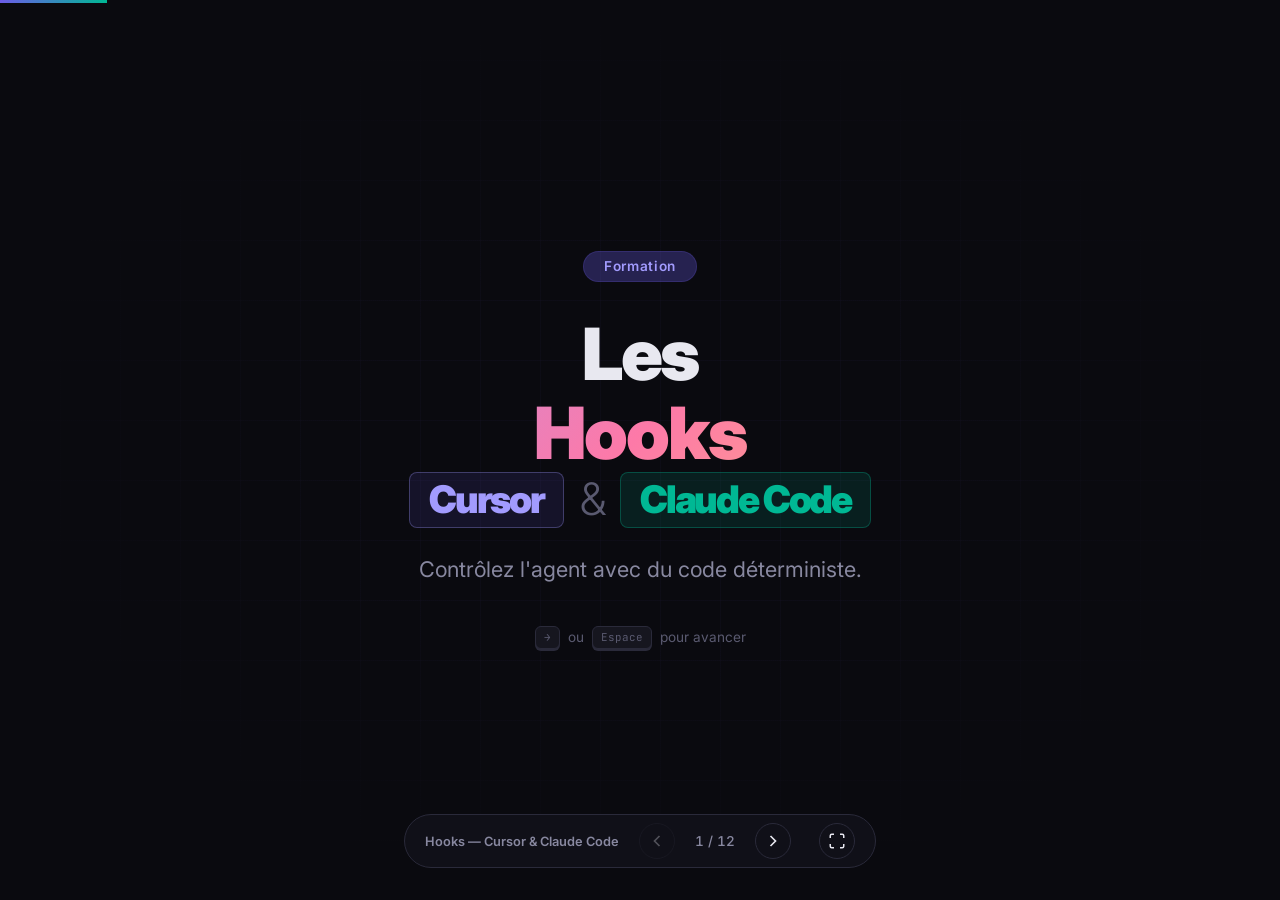
==== hooks/presentation/index.html @ 79da821f "Enhance GitHub Actions workflow to include deployment of Hooks presentation. Update site structure a" ====
<!DOCTYPE html>
<html lang="fr">
<head>
  <meta charset="UTF-8">
  <meta name="viewport" content="width=device-width, initial-scale=1.0">
  <title>Les Hooks — Cursor & Claude Code — Formation</title>
  <link rel="preconnect" href="https://fonts.googleapis.com">
  <link rel="preconnect" href="https://fonts.gstatic.com" crossorigin>
  <link href="https://fonts.googleapis.com/css2?family=Inter:wght@300;400;500;600;700;800;900&family=JetBrains+Mono:wght@400;500;600&display=swap" rel="stylesheet">
  <link rel="stylesheet" href="styles.css">
</head>
<body>
  <div class="progress-bar" id="progressBar"></div>

  <nav class="slide-nav" id="slideNav">
    <div class="nav-inner">
      <span class="nav-title">Hooks — Cursor & Claude Code</span>
      <div class="nav-controls">
        <button class="nav-btn" id="prevBtn" aria-label="Slide précédente">
          <svg width="20" height="20" viewBox="0 0 24 24" fill="none" stroke="currentColor" stroke-width="2"><path d="M15 18l-6-6 6-6"/></svg>
        </button>
        <span class="slide-counter" id="slideCounter">1 / 12</span>
        <button class="nav-btn" id="nextBtn" aria-label="Slide suivante">
          <svg width="20" height="20" viewBox="0 0 24 24" fill="none" stroke="currentColor" stroke-width="2"><path d="M9 18l6-6-6-6"/></svg>
        </button>
      </div>
      <button class="nav-btn fullscreen-btn" id="fullscreenBtn" aria-label="Plein écran">
        <svg width="18" height="18" viewBox="0 0 24 24" fill="none" stroke="currentColor" stroke-width="2"><path d="M8 3H5a2 2 0 0 0-2 2v3m18 0V5a2 2 0 0 0-2-2h-3m0 18h3a2 2 0 0 0 2-2v-3M3 16v3a2 2 0 0 0 2 2h3"/></svg>
      </button>
    </div>
  </nav>

  <main class="slides-container" id="slidesContainer">

    <!-- SLIDE 1 : Hero -->
    <section class="slide slide--hero active" data-slide="1">
      <div class="slide-content">
        <div class="hero-badge animate-pop">Formation</div>
        <h1 class="hero-title">
          <span class="animate-slide-up" style="--delay: 0.1s">Les <span class="gradient-text">Hooks</span></span>
          <span class="animate-slide-up hero-tools" style="--delay: 0.25s">
            <span class="tool-tag tool-tag--cursor">Cursor</span>
            <span class="tool-amp">&</span>
            <span class="tool-tag tool-tag--claude">Claude Code</span>
          </span>
        </h1>
        <p class="hero-subtitle animate-fade-in" style="--delay: 0.5s">
          Contrôlez l'agent avec du code déterministe.
        </p>
        <div class="hero-keys animate-fade-in" style="--delay: 0.8s">
          <kbd>→</kbd> ou <kbd>Espace</kbd> pour avancer
        </div>
      </div>
      <div class="hero-bg-grid"></div>
    </section>

    <!-- SLIDE 2 : Le Problème -->
    <section class="slide slide--problem" data-slide="2">
      <div class="slide-content">
        <div class="section-label animate-pop">Le Problème</div>
        <h2 class="slide-title animate-slide-up">Les limites des Rules</h2>
        <div class="problem-grid">
          <div class="problem-card animate-card" style="--delay: 0.2s">
            <div class="problem-icon">🎲</div>
            <h3>Probabiliste</h3>
            <p>Les Rules sont des suggestions — l'IA peut les ignorer ou les oublier en cours de session</p>
          </div>
          <div class="problem-card animate-card" style="--delay: 0.35s">
            <div class="problem-icon">🔓</div>
            <h3>Pas de garantie</h3>
            <p>Impossible de bloquer une commande dangereuse ou de forcer un formatage avec une simple Rule</p>
          </div>
          <div class="problem-card animate-card" style="--delay: 0.5s">
            <div class="problem-icon">📊</div>
            <h3>Pas d'audit</h3>
            <p>Aucun moyen de logger les actions de l'agent ou d'envoyer de la télémétrie</p>
          </div>
        </div>
        <div class="solution-banner animate-fade-in" style="--delay: 0.8s">
          <span class="solution-arrow">→</span>
          <strong>Hooks</strong> = du code qui s'exécute systématiquement, à chaque fois, de façon <strong>déterministe</strong>
        </div>
      </div>
    </section>

    <!-- SLIDE 3 : Qu'est-ce qu'un Hook ? -->
    <section class="slide slide--concept" data-slide="3">
      <div class="slide-content">
        <div class="section-label animate-pop">Concept</div>
        <h2 class="slide-title animate-slide-up">Qu'est-ce qu'un Hook ?</h2>
        <div class="concept-flow animate-fade-in" style="--delay: 0.3s">
          <div class="concept-formula">
            <span class="concept-input">Agent veut agir</span>
            <span class="concept-arrow">→</span>
            <span class="concept-input">Hook intercepte</span>
            <span class="concept-arrow">→</span>
            <span class="concept-output">✅ Autoriser &nbsp;|&nbsp; ❌ Bloquer &nbsp;|&nbsp; 📝 Modifier</span>
          </div>
        </div>
        <p class="concept-desc animate-fade-in" style="--delay: 0.45s">
          Un hook est un processus externe (script, prompt LLM, endpoint HTTP) que l'outil exécute automatiquement à un moment précis du cycle de l'agent. Contrairement aux Rules qui sont des suggestions, les hooks sont <strong>garantis à 100%</strong>.
        </p>
        <div class="concept-types animate-fade-in" style="--delay: 0.55s">
          <div class="concept-type">
            <div class="concept-type-header concept-type--rules">
              <span>📏</span> Rules
            </div>
            <div class="concept-type-body">
              Instructions que l'IA <em>devrait</em> suivre
            </div>
            <div class="concept-note">Probabiliste — peut être ignoré</div>
          </div>
          <div class="concept-type">
            <div class="concept-type-header concept-type--hooks">
              <span>🪝</span> Hooks
            </div>
            <div class="concept-type-body">
              Code qui s'exécute <em>systématiquement</em>
            </div>
            <div class="concept-note">Déterministe — garanti à 100%</div>
          </div>
        </div>
        <div class="create-note animate-fade-in" style="--delay: 0.7s">
          💡 Pensez aux hooks comme du <strong>middleware Express</strong> — ils interceptent les actions de l'IA au lieu des requêtes HTTP.
        </div>
      </div>
    </section>

    <!-- SLIDE 4 : Le Cycle de Vie -->
    <section class="slide slide--lifecycle" data-slide="4">
      <div class="slide-content">
        <div class="section-label animate-pop">Cycle de Vie</div>
        <h2 class="slide-title animate-slide-up">Quand les hooks se déclenchent</h2>
        <div class="lifecycle-grid">
          <div class="lifecycle-category animate-card" style="--delay: 0.15s">
            <div class="lifecycle-icon">▶️</div>
            <h3>Session</h3>
            <div class="lifecycle-events">
              <span class="lifecycle-event">SessionStart</span>
              <span class="lifecycle-event">SessionEnd</span>
            </div>
          </div>
          <div class="lifecycle-category animate-card" style="--delay: 0.25s">
            <div class="lifecycle-icon">🛑</div>
            <h3>Avant une action (Pre)</h3>
            <div class="lifecycle-events">
              <span class="lifecycle-event">PreToolUse</span>
              <span class="lifecycle-event">beforeShellExecution</span>
              <span class="lifecycle-event">beforeReadFile</span>
              <span class="lifecycle-event">UserPromptSubmit</span>
            </div>
            <div class="lifecycle-note">Peut bloquer l'action</div>
          </div>
          <div class="lifecycle-category animate-card" style="--delay: 0.35s">
            <div class="lifecycle-icon">✅</div>
            <h3>Après une action (Post)</h3>
            <div class="lifecycle-events">
              <span class="lifecycle-event">PostToolUse</span>
              <span class="lifecycle-event">afterFileEdit</span>
              <span class="lifecycle-event">afterShellExecution</span>
              <span class="lifecycle-event">PostToolUseFailure</span>
            </div>
            <div class="lifecycle-note">Idéal pour formater, logger</div>
          </div>
          <div class="lifecycle-category animate-card" style="--delay: 0.45s">
            <div class="lifecycle-icon">🤖</div>
            <h3>Sous-agents</h3>
            <div class="lifecycle-events">
              <span class="lifecycle-event">SubagentStart</span>
              <span class="lifecycle-event">SubagentStop</span>
            </div>
          </div>
          <div class="lifecycle-category animate-card" style="--delay: 0.55s">
            <div class="lifecycle-icon">📋</div>
            <h3>Contexte</h3>
            <div class="lifecycle-events">
              <span class="lifecycle-event">PreCompact</span>
              <span class="lifecycle-event">InstructionsLoaded</span>
              <span class="lifecycle-event">ConfigChange</span>
            </div>
          </div>
        </div>
        <div class="create-note animate-fade-in" style="--delay: 0.7s">
          ⚠️ Claude Code a ~18 événements, Cursor ~16. Les noms diffèrent (<strong>PascalCase</strong> vs <strong>camelCase</strong>) mais les concepts sont identiques.
        </div>
      </div>
    </section>

    <!-- SLIDE 5 : Configuration -->
    <section class="slide slide--config" data-slide="5">
      <div class="slide-content">
        <div class="section-label animate-pop">Configuration</div>
        <h2 class="slide-title animate-slide-up">Où configurer les hooks</h2>
        <div class="create-dual">
          <div class="create-col animate-card" style="--delay: 0.2s">
            <div class="create-col-header cursor-header">⚡ Cursor</div>
            <div class="create-steps">
              <div class="cs"><span class="cs-num">1</span> Créez <code>.cursor/hooks.json</code> (projet) ou <code>~/.cursor/hooks.json</code> (global)</div>
              <div class="cs"><span class="cs-num">2</span> Listez les hooks par événement</div>
              <div class="cs"><span class="cs-num">3</span> Pointez vers un script exécutable</div>
              <div class="cs"><span class="cs-num">4</span> Cursor recharge automatiquement</div>
            </div>
            <div class="create-format">
              <pre><code><span class="code-frontmatter">{</span>
  <span class="code-string">"version"</span>: <span class="code-highlight">1</span>,
  <span class="code-string">"hooks"</span>: <span class="code-frontmatter">{</span>
    <span class="code-string">"afterFileEdit"</span>: [
      <span class="code-frontmatter">{</span>
        <span class="code-string">"command"</span>: <span class="code-keyword">".cursor/hooks/format.sh"</span>
      <span class="code-frontmatter">}</span>
    ]
  <span class="code-frontmatter">}</span>
<span class="code-frontmatter">}</span></code></pre>
            </div>
          </div>

          <div class="create-col animate-card" style="--delay: 0.35s">
            <div class="create-col-header cc-header">▶ Claude Code</div>
            <div class="create-steps">
              <div class="cs"><span class="cs-num">1</span> Éditez <code>.claude/settings.json</code> (projet) ou <code>~/.claude/settings.json</code> (global)</div>
              <div class="cs"><span class="cs-num">2</span> Ajoutez un <code>matcher</code> regex pour filtrer</div>
              <div class="cs"><span class="cs-num">3</span> Définissez le type : command, prompt, http, agent</div>
              <div class="cs"><span class="cs-num">4</span> Ou utilisez <code>/hooks</code> pour le menu interactif</div>
            </div>
            <div class="create-format">
              <pre><code><span class="code-frontmatter">{</span>
  <span class="code-string">"hooks"</span>: <span class="code-frontmatter">{</span>
    <span class="code-string">"PostToolUse"</span>: [
      <span class="code-frontmatter">{</span>
        <span class="code-string">"matcher"</span>: <span class="code-highlight">"Write|Edit"</span>,
        <span class="code-string">"hooks"</span>: [
          <span class="code-frontmatter">{</span>
            <span class="code-string">"type"</span>: <span class="code-keyword">"command"</span>,
            <span class="code-string">"command"</span>: <span class="code-keyword">".claude/hooks/format.sh"</span>
          <span class="code-frontmatter">}</span>
        ]
      <span class="code-frontmatter">}</span>
    ]
  <span class="code-frontmatter">}</span>
<span class="code-frontmatter">}</span></code></pre>
            </div>
          </div>
        </div>
        <div class="create-note animate-fade-in" style="--delay: 0.6s">
          💡 Différence clé : Claude Code utilise un <strong>matcher regex</strong> pour filtrer sur le nom de l'outil. Cursor applique le hook à <strong>TOUTES</strong> les occurrences de l'événement (sauf si matcher est défini).
        </div>
      </div>
    </section>

    <!-- SLIDE 6 : Les 4 Types de Hooks -->
    <section class="slide slide--types" data-slide="6">
      <div class="slide-content">
        <div class="section-label animate-pop">Types</div>
        <h2 class="slide-title animate-slide-up">Les 4 types de hooks</h2>
        <div class="hook-types-grid">
          <div class="hook-type-card animate-card" style="--delay: 0.15s">
            <div class="hook-type-icon">⚙️</div>
            <div class="hook-type-name">Command</div>
            <div class="hook-type-availability">Cursor + Claude Code</div>
            <div class="hook-type-desc">Script shell recevant du JSON sur stdin. Retourne <code>exit 0</code> (OK) ou <code>exit 2</code> (bloquer).</div>
            <div class="hook-type-tag">80% des cas</div>
          </div>
          <div class="hook-type-card animate-card" style="--delay: 0.25s">
            <div class="hook-type-icon">💬</div>
            <div class="hook-type-name">Prompt</div>
            <div class="hook-type-availability">Cursor + Claude Code</div>
            <div class="hook-type-desc">Prompt envoyé à un LLM rapide pour une évaluation oui/non. Pas besoin de code.</div>
            <div class="hook-type-tag">Facile</div>
          </div>
          <div class="hook-type-card animate-card" style="--delay: 0.35s">
            <div class="hook-type-icon">🌐</div>
            <div class="hook-type-name">HTTP</div>
            <div class="hook-type-availability">Claude Code</div>
            <div class="hook-type-desc">POST avec le JSON de l'événement vers une URL. Idéal pour services externes et compliance.</div>
            <div class="hook-type-tag">Intégration</div>
          </div>
          <div class="hook-type-card animate-card" style="--delay: 0.45s">
            <div class="hook-type-icon">🤖</div>
            <div class="hook-type-name">Agent</div>
            <div class="hook-type-availability">Claude Code</div>
            <div class="hook-type-desc">Sous-agent multi-tour avec accès aux outils (Read, Grep). Pour vérifications complexes.</div>
            <div class="hook-type-tag">Puissant</div>
          </div>
        </div>
        <div class="create-note animate-fade-in" style="--delay: 0.6s">
          💡 Commencez toujours par <strong>Command</strong>. N'utilisez Prompt/HTTP/Agent que quand le script ne suffit pas.
        </div>
      </div>
    </section>

    <!-- SLIDE 7 : Exemple — Auto-format -->
    <section class="slide slide--example-format" data-slide="7">
      <div class="slide-content">
        <div class="section-label animate-pop">Exemple</div>
        <h2 class="slide-title animate-slide-up">Auto-format avec Prettier</h2>
        <div class="dual-code">
          <div class="code-block animate-card" style="--delay: 0.2s">
            <div class="code-header">
              <span class="code-filename">.claude/settings.json</span>
              <span class="code-lang cc-lang">Claude Code</span>
            </div>
            <pre><code><span class="code-frontmatter">{</span>
  <span class="code-string">"hooks"</span>: <span class="code-frontmatter">{</span>
    <span class="code-string">"PostToolUse"</span>: [
      <span class="code-frontmatter">{</span>
        <span class="code-string">"matcher"</span>: <span class="code-highlight">"Write|Edit"</span>,
        <span class="code-string">"hooks"</span>: [
          <span class="code-frontmatter">{</span>
            <span class="code-string">"type"</span>: <span class="code-keyword">"command"</span>,
            <span class="code-string">"command"</span>: <span class="code-highlight">"jq -r '.tool_input.file_path' | xargs npx prettier --write 2>/dev/null; exit 0"</span>
          <span class="code-frontmatter">}</span>
        ]
      <span class="code-frontmatter">}</span>
    ]
  <span class="code-frontmatter">}</span>
<span class="code-frontmatter">}</span></code></pre>
          </div>
          <div class="code-block animate-card" style="--delay: 0.35s">
            <div class="code-header">
              <span class="code-filename">.cursor/hooks.json</span>
              <span class="code-lang cursor-lang">Cursor</span>
            </div>
            <pre><code><span class="code-frontmatter">{</span>
  <span class="code-string">"version"</span>: <span class="code-highlight">1</span>,
  <span class="code-string">"hooks"</span>: <span class="code-frontmatter">{</span>
    <span class="code-string">"afterFileEdit"</span>: [
      <span class="code-frontmatter">{</span>
        <span class="code-string">"command"</span>: <span class="code-keyword">".cursor/hooks/format.sh"</span>
      <span class="code-frontmatter">}</span>
    ]
  <span class="code-frontmatter">}</span>
<span class="code-frontmatter">}</span></code></pre>
          </div>
        </div>
        <div class="hook-flow animate-fade-in" style="--delay: 0.55s">
          <div class="hook-flow-step">Agent modifie fichier</div>
          <div class="hook-flow-arrow">→</div>
          <div class="hook-flow-step">Hook PostToolUse</div>
          <div class="hook-flow-arrow">→</div>
          <div class="hook-flow-step">Prettier formate</div>
          <div class="hook-flow-arrow">→</div>
          <div class="hook-flow-step">Fichier propre ✅</div>
        </div>
        <div class="create-note animate-fade-in" style="--delay: 0.7s">
          💡 <code>exit 0</code> garantit que le hook ne bloque jamais l'agent même si Prettier échoue. C'est le pattern <strong>fail-open</strong>.
        </div>
      </div>
    </section>

    <!-- SLIDE 8 : Exemple — Sécurité -->
    <section class="slide slide--example-security" data-slide="8">
      <div class="slide-content">
        <div class="section-label animate-pop">Exemple</div>
        <h2 class="slide-title animate-slide-up">Bloquer les commandes dangereuses</h2>
        <div class="code-block animate-card" style="--delay: 0.2s">
          <div class="code-header">
            <span class="code-filename">.claude/hooks/block-rm.sh</span>
            <span class="code-lang cc-lang">Bash</span>
          </div>
          <pre><code><span class="code-comment">#!/bin/bash</span>
<span class="code-keyword">COMMAND</span>=$(<span class="code-highlight">jq -r '.tool_input.command'</span>)

<span class="code-keyword">if</span> echo "$COMMAND" | grep -q <span class="code-string">'rm -rf'</span>; then
  <span class="code-highlight">jq -n</span> <span class="code-string">'{
    hookSpecificOutput: {
      hookEventName: "PreToolUse",
      permissionDecision: "deny",
      permissionDecisionReason: "Commande destructrice bloquée"
    }
  }'</span>
<span class="code-keyword">else</span>
  <span class="code-highlight">exit 0</span>
<span class="code-keyword">fi</span></code></pre>
        </div>
        <div class="approaches-grid animate-fade-in" style="--delay: 0.45s">
          <div class="approach-card">
            <div class="approach-header">Script (Command)</div>
            <div class="approach-body">Le plus précis — regex, parsing JSON, logique conditionnelle</div>
            <div class="approach-tag"><code>exit 2</code> = bloquer</div>
          </div>
          <div class="approach-card">
            <div class="approach-header">Prompt (LLM)</div>
            <div class="approach-body"><code>"Does this command look safe? Block rm -rf and DROP TABLE."</code></div>
            <div class="approach-tag">Pas de code</div>
          </div>
          <div class="approach-card">
            <div class="approach-header">Cursor shortcut</div>
            <div class="approach-body"><code>"matcher": "rm -rf"</code> dans beforeShellExecution — regex intégrée</div>
            <div class="approach-tag">Le plus simple</div>
          </div>
        </div>
        <div class="create-note animate-fade-in" style="--delay: 0.65s">
          ⚠️ L'agent reçoit la raison du blocage et peut s'adapter — il ne reste pas bloqué.
        </div>
      </div>
    </section>

    <!-- SLIDE 9 : Compatibilité croisée -->
    <section class="slide slide--compat" data-slide="9">
      <div class="slide-content">
        <div class="section-label animate-pop">Interopérabilité</div>
        <h2 class="slide-title animate-slide-up">Cursor charge les hooks Claude Code</h2>
        <div class="compare-table-wrapper animate-fade-in" style="--delay: 0.3s">
          <table class="compare-table">
            <thead>
              <tr>
                <th><span class="col-badge col--cc-rules">Claude Code<br><small>PascalCase</small></span></th>
                <th><span class="col-badge col--cursor-rules">Cursor<br><small>camelCase</small></span></th>
              </tr>
            </thead>
            <tbody>
              <tr>
                <td><code>SessionStart</code></td>
                <td><code>sessionStart</code></td>
              </tr>
              <tr>
                <td><code>PreToolUse</code></td>
                <td><code>preToolUse</code></td>
              </tr>
              <tr>
                <td><code>PostToolUse</code></td>
                <td><code>postToolUse</code></td>
              </tr>
              <tr>
                <td><code>SubagentStart</code></td>
                <td><code>subagentStart</code></td>
              </tr>
              <tr>
                <td><code>PreCompact</code></td>
                <td><code>preCompact</code></td>
              </tr>
              <tr>
                <td><code>SessionEnd</code></td>
                <td><code>sessionEnd</code></td>
              </tr>
            </tbody>
          </table>
        </div>
        <div class="solution-banner animate-fade-in" style="--delay: 0.6s">
          <span class="solution-arrow">→</span>
          Un seul jeu de hooks dans <code>.claude/settings.json</code> peut fonctionner dans les deux outils. Contrairement aux Rules, <strong>pas besoin de dupliquer</strong>.
        </div>
      </div>
    </section>

    <!-- SLIDE 10 : Bonnes Pratiques -->
    <section class="slide slide--best" data-slide="10">
      <div class="slide-content">
        <div class="section-label animate-pop">Bonnes Pratiques</div>
        <h2 class="slide-title animate-slide-up">Les 6 règles d'or</h2>
        <div class="best-practices-grid">
          <div class="bp-card animate-card" style="--delay: 0.1s">
            <div class="bp-number">1</div>
            <h3>Fail-open par défaut</h3>
            <p>Terminez par <code>exit 0</code> pour les hooks non-critiques. Réservez <code>exit 2</code> pour les blocages intentionnels.</p>
          </div>
          <div class="bp-card animate-card" style="--delay: 0.175s">
            <div class="bp-number">2</div>
            <h3>Rapides et légers</h3>
            <p>Un hook lent ralentit l'agent. Gardez sous 5 secondes. Utilisez <code>timeout</code> pour limiter.</p>
          </div>
          <div class="bp-card animate-card" style="--delay: 0.25s">
            <div class="bp-number">3</div>
            <h3>Hooks projet dans Git</h3>
            <p>Partagez les hooks de sécurité via <code>.claude/settings.json</code> ou <code>.cursor/hooks.json</code></p>
          </div>
          <div class="bp-card animate-card" style="--delay: 0.325s">
            <div class="bp-number">4</div>
            <h3>Commencer par Command</h3>
            <p>Couvre 80% des besoins. Prompt/Agent uniquement quand le script ne suffit pas.</p>
          </div>
          <div class="bp-card animate-card" style="--delay: 0.4s">
            <div class="bp-number">5</div>
            <h3>Tester avec des logs</h3>
            <p>Redirigez vers un fichier de log (<code>&gt;&gt; /tmp/hooks.log</code>) pendant le développement.</p>
          </div>
          <div class="bp-card animate-card" style="--delay: 0.475s">
            <div class="bp-number">6</div>
            <h3>Matcher précis</h3>
            <p>Filtrez avec <code>Write|Edit</code> plutôt que <code>.*</code> pour éviter de ralentir l'agent.</p>
          </div>
        </div>
      </div>
    </section>

    <!-- SLIDE 11 : Conclusion -->
    <section class="slide slide--conclusion" data-slide="11">
      <div class="slide-content">
        <div class="conclusion-box animate-fade-in" style="--delay: 0.2s">
          <h2>🎯 Récapitulatif</h2>
          <div class="conclusion-items">
            <div class="conclusion-item">Les Hooks = du <strong>code déterministe</strong> aux moments clés du cycle de l'agent</div>
            <div class="conclusion-item">Contrairement aux Rules, les hooks sont <strong>garantis à chaque exécution</strong></div>
            <div class="conclusion-item">4 types : <strong>Command</strong>, <strong>Prompt</strong>, <strong>HTTP</strong>, <strong>Agent</strong> — commencez par Command</div>
            <div class="conclusion-item">Cursor et Claude Code partagent les mêmes concepts avec <strong>compatibilité croisée</strong></div>
          </div>
          <div class="cta-box">
            Créez votre premier hook de formatage dès aujourd'hui !<br>
            <span class="cta-dual">
              <span>⚡ <code>.cursor/hooks.json</code></span>
              <span class="cta-sep">|</span>
              <span>▶ <code>.claude/settings.json</code></span>
            </span>
          </div>
        </div>
      </div>
    </section>

    <!-- SLIDE 12 : Ressources -->
    <section class="slide slide--resources" data-slide="12">
      <div class="slide-content">
        <div class="section-label animate-pop">Ressources</div>
        <h2 class="slide-title animate-slide-up">Pour aller plus loin</h2>
        <div class="resources-grid">
          <div class="resource-group animate-card" style="--delay: 0.15s">
            <div class="resource-group-header">Documentation officielle</div>
            <div class="resource-list">
              <a class="resource-item" href="https://cursor.com/docs/agent/hooks" target="_blank">
                <span class="resource-icon">⚡</span>
                <div>
                  <div class="resource-name">Cursor — Hooks</div>
                  <div class="resource-url">cursor.com/docs/agent/hooks</div>
                </div>
              </a>
              <a class="resource-item" href="https://code.claude.com/docs/en/hooks" target="_blank">
                <span class="resource-icon">▶</span>
                <div>
                  <div class="resource-name">Claude Code — Hooks Reference</div>
                  <div class="resource-url">code.claude.com/docs/en/hooks</div>
                </div>
              </a>
              <a class="resource-item" href="https://code.claude.com/docs/en/hooks-guide" target="_blank">
                <span class="resource-icon">▶</span>
                <div>
                  <div class="resource-name">Claude Code — Hooks Guide</div>
                  <div class="resource-url">code.claude.com/docs/en/hooks-guide</div>
                </div>
              </a>
            </div>
          </div>
          <div class="resource-group animate-card" style="--delay: 0.25s">
            <div class="resource-group-header">Guides & Tutoriels</div>
            <div class="resource-list">
              <a class="resource-item" href="https://claude.com/blog/how-to-configure-hooks" target="_blank">
                <span class="resource-icon">📖</span>
                <div>
                  <div class="resource-name">Anthropic — How to Configure Hooks</div>
                  <div class="resource-url">claude.com/blog/how-to-configure-hooks</div>
                </div>
              </a>
              <a class="resource-item" href="https://aiengineerguide.com/blog/cursor-agent-lifecycle-hooks/" target="_blank">
                <span class="resource-icon">📖</span>
                <div>
                  <div class="resource-name">Cursor Lifecycle Hooks Guide</div>
                  <div class="resource-url">aiengineerguide.com</div>
                </div>
              </a>
              <a class="resource-item" href="https://aiorg.dev/blog/claude-code-hooks" target="_blank">
                <span class="resource-icon">📖</span>
                <div>
                  <div class="resource-name">Claude Code Hooks — 20+ Examples</div>
                  <div class="resource-url">aiorg.dev/blog/claude-code-hooks</div>
                </div>
              </a>
            </div>
          </div>
          <div class="resource-group animate-card" style="--delay: 0.35s">
            <div class="resource-group-header">Références</div>
            <div class="resource-list">
              <a class="resource-item" href="https://cursor.com/docs/reference/third-party-hooks" target="_blank">
                <span class="resource-icon">⚡</span>
                <div>
                  <div class="resource-name">Cursor — Third Party Hooks</div>
                  <div class="resource-url">cursor.com/docs/reference/third-party-hooks</div>
                </div>
              </a>
              <a class="resource-item" href="https://smartscope.blog/en/generative-ai/claude/claude-code-hooks-guide/" target="_blank">
                <span class="resource-icon">📖</span>
                <div>
                  <div class="resource-name">SmartScope — Hooks Complete Guide</div>
                  <div class="resource-url">smartscope.blog</div>
                </div>
              </a>
            </div>
          </div>
        </div>
      </div>
    </section>

  </main>

  <script src="script.js"></script>
</body>
</html>
---- hooks/presentation/styles.css ----
:root {
  --bg: #0a0a0f;
  --bg-card: #12121a;
  --bg-card-hover: #1a1a28;
  --surface: #16161f;
  --border: #2a2a3a;
  --border-light: #3a3a4a;
  --text: #e8e8f0;
  --text-dim: #8888a0;
  --text-muted: #5a5a70;
  --accent: #6c5ce7;
  --accent-light: #a29bfe;
  --accent-glow: rgba(108, 92, 231, 0.3);
  --cursor-color: #a29bfe;
  --cursor-bg: rgba(108, 92, 231, 0.12);
  --cc-color: #00b894;
  --cc-bg: rgba(0, 184, 148, 0.12);
  --green: #00b894;
  --green-bg: rgba(0, 184, 148, 0.1);
  --red: #ff6b6b;
  --red-bg: rgba(255, 107, 107, 0.1);
  --orange: #fdcb6e;
  --blue: #74b9ff;
  --pink: #fd79a8;
  --radius: 12px;
  --radius-sm: 8px;
  --radius-lg: 20px;
  --font: 'Inter', -apple-system, BlinkMacSystemFont, sans-serif;
  --mono: 'JetBrains Mono', 'Fira Code', monospace;
}

*, *::before, *::after {
  margin: 0;
  padding: 0;
  box-sizing: border-box;
}

html { font-size: 16px; scroll-behavior: smooth; }

body {
  font-family: var(--font);
  background: var(--bg);
  color: var(--text);
  overflow: hidden;
  height: 100vh;
  width: 100vw;
}

/* PROGRESS BAR */
.progress-bar {
  position: fixed;
  top: 0;
  left: 0;
  height: 3px;
  background: linear-gradient(90deg, var(--accent), var(--cc-color));
  z-index: 1000;
  transition: width 0.4s cubic-bezier(0.4, 0, 0.2, 1);
  width: 8%;
}

/* NAV */
.slide-nav {
  position: fixed;
  bottom: 2rem;
  left: 50%;
  transform: translateX(-50%);
  z-index: 100;
  background: rgba(18, 18, 26, 0.85);
  backdrop-filter: blur(20px);
  border: 1px solid var(--border);
  border-radius: 50px;
  padding: 0.5rem 1.25rem;
  opacity: 0;
  transition: opacity 0.3s;
}

.slide-nav:hover, body:not(.nav-hidden) .slide-nav { opacity: 1; }

.nav-inner { display: flex; align-items: center; gap: 1.25rem; }

.nav-title {
  font-size: 0.8rem;
  font-weight: 600;
  color: var(--text-dim);
  white-space: nowrap;
}

.nav-controls { display: flex; align-items: center; gap: 0.75rem; }

.nav-btn {
  background: transparent;
  border: 1px solid var(--border);
  color: var(--text);
  width: 36px;
  height: 36px;
  border-radius: 50%;
  cursor: pointer;
  display: flex;
  align-items: center;
  justify-content: center;
  transition: all 0.2s;
}

.nav-btn:hover {
  background: var(--accent);
  border-color: var(--accent);
  transform: scale(1.1);
}

.slide-counter {
  font-size: 0.85rem;
  font-weight: 500;
  color: var(--text-dim);
  font-variant-numeric: tabular-nums;
  min-width: 3.5rem;
  text-align: center;
}

.fullscreen-btn { margin-left: 0.5rem; }

/* SLIDES */
.slides-container { width: 100vw; height: 100vh; position: relative; }

.slide {
  position: absolute;
  inset: 0;
  display: flex;
  align-items: center;
  justify-content: center;
  padding: 3rem 4rem;
  opacity: 0;
  visibility: hidden;
  transform: translateX(60px);
  transition: all 0.6s cubic-bezier(0.4, 0, 0.2, 1);
}

.slide.active { opacity: 1; visibility: visible; transform: translateX(0); }
.slide.exit-left { opacity: 0; transform: translateX(-60px); }
.slide-content { max-width: 1200px; width: 100%; }

/* SECTION LABEL */
.section-label {
  display: inline-block;
  background: var(--accent-glow);
  color: var(--accent-light);
  padding: 0.35rem 1rem;
  border-radius: 50px;
  font-size: 0.8rem;
  font-weight: 600;
  letter-spacing: 0.05em;
  text-transform: uppercase;
  margin-bottom: 1.25rem;
  border: 1px solid rgba(108, 92, 231, 0.2);
}

.slide-title {
  font-size: 2.5rem;
  font-weight: 800;
  line-height: 1.15;
  margin-bottom: 2rem;
  letter-spacing: -0.02em;
}

/* HERO */
.slide--hero { text-align: center; overflow: hidden; }

.hero-badge {
  display: inline-block;
  background: var(--accent-glow);
  color: var(--accent-light);
  padding: 0.4rem 1.25rem;
  border-radius: 50px;
  font-size: 0.85rem;
  font-weight: 600;
  letter-spacing: 0.05em;
  margin-bottom: 2rem;
  border: 1px solid rgba(108, 92, 231, 0.2);
}

.hero-title {
  font-size: 4.5rem;
  font-weight: 900;
  line-height: 1.1;
  margin-bottom: 1.5rem;
  letter-spacing: -0.03em;
}

.hero-title span { display: block; }

.gradient-text {
  background: linear-gradient(135deg, var(--accent-light), var(--pink), var(--orange));
  -webkit-background-clip: text;
  -webkit-text-fill-color: transparent;
  background-clip: text;
}

.hero-tools {
  display: flex !important;
  align-items: center;
  justify-content: center;
  gap: 1rem;
  font-size: 2.8rem;
}

.tool-tag {
  padding: 0.15em 0.5em;
  border-radius: var(--radius-sm);
  font-size: 0.85em;
}

.tool-tag--cursor {
  background: var(--cursor-bg);
  color: var(--cursor-color);
  border: 1px solid rgba(162, 155, 254, 0.3);
}

.tool-tag--claude {
  background: var(--cc-bg);
  color: var(--cc-color);
  border: 1px solid rgba(0, 184, 148, 0.3);
}

.tool-amp { color: var(--text-muted); font-weight: 300; }

.hero-subtitle {
  font-size: 1.35rem;
  color: var(--text-dim);
  line-height: 1.6;
  max-width: 600px;
  margin: 0 auto 2.5rem;
}

.hero-keys {
  display: flex;
  gap: 0.5rem;
  align-items: center;
  justify-content: center;
  color: var(--text-muted);
  font-size: 0.85rem;
}

.hero-bg-grid {
  position: absolute;
  inset: 0;
  background-image:
    linear-gradient(rgba(108, 92, 231, 0.03) 1px, transparent 1px),
    linear-gradient(90deg, rgba(108, 92, 231, 0.03) 1px, transparent 1px);
  background-size: 60px 60px;
  z-index: -1;
}

.hero-bg-grid::after {
  content: '';
  position: absolute;
  inset: 0;
  background: radial-gradient(ellipse at center, transparent 30%, var(--bg) 70%);
}

/* KBD / CODE */
kbd {
  background: var(--surface);
  border: 1px solid var(--border);
  border-radius: 6px;
  padding: 0.2rem 0.5rem;
  font-family: var(--mono);
  font-size: 0.8em;
  box-shadow: 0 2px 0 var(--border);
}

code {
  font-family: var(--mono);
  background: var(--surface);
  padding: 0.15rem 0.4rem;
  border-radius: 4px;
  font-size: 0.85em;
  color: var(--accent-light);
}

/* PROBLEM CARDS */
.problem-grid {
  display: grid;
  grid-template-columns: repeat(3, 1fr);
  gap: 1.5rem;
  margin-bottom: 2rem;
}

.problem-card {
  background: var(--bg-card);
  border: 1px solid var(--border);
  border-radius: var(--radius);
  padding: 2rem;
  text-align: center;
  transition: all 0.3s;
}

.problem-card:hover {
  border-color: var(--red);
  transform: translateY(-4px);
  box-shadow: 0 8px 30px rgba(255, 107, 107, 0.1);
}

.problem-icon { font-size: 2.5rem; margin-bottom: 1rem; }
.problem-card h3 { font-size: 1.15rem; margin-bottom: 0.5rem; }
.problem-card p { color: var(--text-dim); font-size: 0.9rem; line-height: 1.5; }

.solution-banner {
  background: linear-gradient(135deg, rgba(108, 92, 231, 0.1), rgba(0, 184, 148, 0.05));
  border: 1px solid rgba(108, 92, 231, 0.2);
  border-radius: var(--radius);
  padding: 1.25rem 2rem;
  font-size: 1.05rem;
  display: flex;
  align-items: center;
  gap: 1rem;
}

.solution-arrow { font-size: 1.5rem; color: var(--accent-light); }

/* CONCEPT SLIDE */
.concept-flow {
  background: linear-gradient(135deg, rgba(108, 92, 231, 0.08), rgba(0, 184, 148, 0.04));
  border: 1px solid rgba(108, 92, 231, 0.15);
  border-radius: var(--radius);
  padding: 1.5rem 2rem;
  margin-bottom: 1.5rem;
}

.concept-formula {
  display: flex;
  align-items: center;
  justify-content: center;
  gap: 1rem;
  flex-wrap: wrap;
}

.concept-input {
  background: var(--surface);
  border: 1px solid var(--border);
  padding: 0.5rem 1rem;
  border-radius: var(--radius-sm);
  font-weight: 600;
  font-size: 1rem;
}

.concept-arrow {
  color: var(--accent-light);
  font-size: 1.5rem;
  font-weight: 700;
}

.concept-output {
  background: var(--surface);
  border: 1px solid var(--border);
  padding: 0.5rem 1rem;
  border-radius: var(--radius-sm);
  font-weight: 600;
  font-size: 0.95rem;
}

.concept-desc {
  font-size: 0.95rem;
  color: var(--text-dim);
  line-height: 1.6;
  margin-bottom: 1.5rem;
}

.concept-desc strong {
  color: var(--text);
}

.concept-types {
  display: grid;
  grid-template-columns: 1fr 1fr;
  gap: 1.25rem;
  margin-bottom: 1.5rem;
}

.concept-type {
  border-radius: var(--radius);
  overflow: hidden;
  border: 1px solid var(--border);
  background: var(--bg-card);
}

.concept-type-header {
  padding: 0.75rem 1rem;
  font-weight: 700;
  font-size: 1rem;
  display: flex;
  align-items: center;
  gap: 0.5rem;
}

.concept-type--rules {
  background: var(--red-bg);
  color: var(--red);
  border-bottom: 1px solid rgba(255, 107, 107, 0.2);
}

.concept-type--hooks {
  background: var(--green-bg);
  color: var(--green);
  border-bottom: 1px solid rgba(0, 184, 148, 0.2);
}

.concept-type-body {
  padding: 0.85rem 1rem;
  font-size: 0.9rem;
  color: var(--text-dim);
}

.concept-note {
  padding: 0.5rem 1rem;
  font-size: 0.78rem;
  color: var(--text-muted);
  background: var(--surface);
  border-top: 1px solid var(--border);
  font-weight: 600;
}

/* LIFECYCLE SLIDE */
.lifecycle-grid {
  display: grid;
  grid-template-columns: repeat(5, 1fr);
  gap: 0.85rem;
  margin-bottom: 1.5rem;
}

.lifecycle-category {
  background: var(--bg-card);
  border: 1px solid var(--border);
  border-radius: var(--radius);
  padding: 1.15rem;
  transition: all 0.3s;
}

.lifecycle-category:hover {
  border-color: var(--accent);
  transform: translateY(-3px);
}

.lifecycle-icon {
  font-size: 1.5rem;
  margin-bottom: 0.5rem;
}

.lifecycle-category h3 {
  font-size: 0.82rem;
  margin-bottom: 0.65rem;
  line-height: 1.3;
}

.lifecycle-events {
  display: flex;
  flex-direction: column;
  gap: 0.3rem;
}

.lifecycle-event {
  font-family: var(--mono);
  font-size: 0.65rem;
  color: var(--accent-light);
  background: var(--surface);
  padding: 0.25rem 0.5rem;
  border-radius: 4px;
  border: 1px solid var(--border);
}

.lifecycle-note {
  margin-top: 0.5rem;
  font-size: 0.68rem;
  color: var(--orange);
  font-weight: 600;
}

/* CREATE / DUAL COLUMNS */
.create-dual {
  display: grid;
  grid-template-columns: 1fr 1fr;
  gap: 1.5rem;
  margin-bottom: 1.25rem;
}

.create-col {
  border-radius: var(--radius);
  overflow: hidden;
  border: 1px solid var(--border);
  background: var(--bg-card);
}

.create-col-header {
  padding: 0.75rem 1.25rem;
  font-weight: 700;
  font-size: 1rem;
}

.cursor-header {
  background: var(--cursor-bg);
  color: var(--cursor-color);
  border-bottom: 1px solid rgba(162, 155, 254, 0.2);
}

.cc-header {
  background: var(--cc-bg);
  color: var(--cc-color);
  border-bottom: 1px solid rgba(0, 184, 148, 0.2);
}

.create-steps { padding: 1rem 1.25rem 0.75rem; }

.cs {
  display: flex;
  align-items: flex-start;
  gap: 0.6rem;
  margin-bottom: 0.5rem;
  font-size: 0.82rem;
  color: var(--text-dim);
}

.cs-num {
  width: 22px;
  height: 22px;
  border-radius: 50%;
  background: var(--accent-glow);
  color: var(--accent-light);
  display: flex;
  align-items: center;
  justify-content: center;
  font-weight: 700;
  font-size: 0.7rem;
  flex-shrink: 0;
}

.create-format {
  padding: 0 1.25rem 1rem;
}

.create-format pre {
  background: #0d1117;
  border: 1px solid var(--border);
  border-radius: var(--radius-sm);
  padding: 0.75rem;
  font-family: var(--mono);
  font-size: 0.72rem;
  line-height: 1.6;
  color: #c9d1d9;
  overflow-x: auto;
}

.create-note {
  background: var(--bg-card);
  border: 1px solid var(--border);
  border-radius: var(--radius);
  padding: 1rem 1.5rem;
  font-size: 0.9rem;
  color: var(--text-dim);
}

/* HOOK TYPES SLIDE */
.hook-types-grid {
  display: grid;
  grid-template-columns: repeat(4, 1fr);
  gap: 0.85rem;
  margin-bottom: 1.5rem;
}

.hook-type-card {
  background: var(--bg-card);
  border: 1px solid var(--border);
  border-radius: var(--radius);
  padding: 1.25rem;
  transition: all 0.3s;
  position: relative;
  overflow: hidden;
  text-align: center;
}

.hook-type-card::before {
  content: '';
  position: absolute;
  top: 0;
  left: 0;
  right: 0;
  height: 3px;
  background: linear-gradient(90deg, var(--accent), var(--cc-color));
  opacity: 0;
  transition: opacity 0.3s;
}

.hook-type-card:hover {
  border-color: var(--accent);
  transform: translateY(-3px);
}

.hook-type-card:hover::before { opacity: 1; }

.hook-type-icon {
  font-size: 2rem;
  margin-bottom: 0.6rem;
}

.hook-type-name {
  font-family: var(--mono);
  font-weight: 700;
  font-size: 1rem;
  margin-bottom: 0.35rem;
  color: var(--text);
}

.hook-type-availability {
  font-size: 0.68rem;
  font-weight: 600;
  color: var(--text-muted);
  margin-bottom: 0.65rem;
  text-transform: uppercase;
  letter-spacing: 0.04em;
}

.hook-type-desc {
  font-size: 0.78rem;
  color: var(--text-dim);
  line-height: 1.45;
  margin-bottom: 0.75rem;
}

.hook-type-tag {
  display: inline-block;
  font-size: 0.65rem;
  font-weight: 700;
  padding: 0.2rem 0.6rem;
  border-radius: 4px;
  background: var(--accent-glow);
  color: var(--accent-light);
  border: 1px solid rgba(108, 92, 231, 0.2);
}

/* CODE BLOCKS */
.code-block {
  background: #0d1117;
  border: 1px solid var(--border);
  border-radius: var(--radius);
  overflow: hidden;
}

.code-header {
  display: flex;
  justify-content: space-between;
  align-items: center;
  padding: 0.6rem 1rem;
  background: rgba(255, 255, 255, 0.03);
  border-bottom: 1px solid var(--border);
}

.code-filename {
  font-family: var(--mono);
  font-size: 0.75rem;
  color: var(--text-dim);
}

.code-lang {
  font-size: 0.65rem;
  font-weight: 600;
  padding: 0.15rem 0.5rem;
  border-radius: 4px;
}

.cursor-lang { color: var(--cursor-color); background: var(--cursor-bg); }
.cc-lang { color: var(--cc-color); background: var(--cc-bg); }

.code-block pre {
  padding: 1rem;
  overflow-x: auto;
  font-family: var(--mono);
  font-size: 0.75rem;
  line-height: 1.6;
  color: #c9d1d9;
}

.code-frontmatter { color: #7ee787; }
.code-heading { color: #d2a8ff; font-weight: 600; }
.code-comment { color: #8b949e; }
.code-keyword { color: #ff7b72; }
.code-string { color: #a5d6ff; }
.code-highlight { color: #ffa657; font-weight: 500; }

.dual-code {
  display: grid;
  grid-template-columns: 1fr 1fr;
  gap: 1rem;
  margin-bottom: 1.25rem;
}

/* HOOK FLOW DIAGRAM */
.hook-flow {
  display: flex;
  align-items: center;
  justify-content: center;
  gap: 0.5rem;
  margin-bottom: 1.25rem;
  flex-wrap: wrap;
}

.hook-flow-step {
  background: var(--bg-card);
  border: 1px solid var(--border);
  border-radius: var(--radius-sm);
  padding: 0.6rem 1rem;
  font-size: 0.85rem;
  font-weight: 600;
  color: var(--text);
}

.hook-flow-arrow {
  color: var(--accent-light);
  font-size: 1.25rem;
  font-weight: 700;
}

/* APPROACHES GRID */
.approaches-grid {
  display: grid;
  grid-template-columns: repeat(3, 1fr);
  gap: 0.85rem;
  margin-bottom: 1.25rem;
}

.approach-card {
  background: var(--bg-card);
  border: 1px solid var(--border);
  border-radius: var(--radius);
  padding: 1rem;
  text-align: center;
  transition: all 0.3s;
}

.approach-card:hover {
  border-color: var(--border-light);
  transform: translateY(-2px);
}

.approach-header {
  font-weight: 700;
  font-size: 0.9rem;
  margin-bottom: 0.5rem;
  color: var(--accent-light);
}

.approach-body {
  font-size: 0.78rem;
  color: var(--text-dim);
  line-height: 1.45;
  margin-bottom: 0.6rem;
}

.approach-tag {
  font-size: 0.7rem;
  font-weight: 600;
  color: var(--orange);
}

/* COMPARE TABLE */
.compare-table-wrapper { overflow-x: auto; margin-bottom: 1.5rem; }

.compare-table {
  width: 100%;
  border-collapse: separate;
  border-spacing: 0;
  border-radius: var(--radius);
  overflow: hidden;
  border: 1px solid var(--border);
  font-size: 0.82rem;
}

.compare-table th, .compare-table td {
  padding: 0.7rem 0.75rem;
  text-align: center;
  border-bottom: 1px solid var(--border);
}

.compare-table thead th {
  background: var(--surface);
  font-weight: 600;
  padding: 0.85rem 0.75rem;
}

.compare-table tbody tr:last-child td { border-bottom: none; }
.compare-table tbody tr { transition: background 0.2s; }
.compare-table tbody tr:hover { background: var(--bg-card-hover); }

.row-label {
  text-align: left !important;
  font-weight: 600;
  color: var(--text-dim);
  white-space: nowrap;
}

.col-badge { font-weight: 700; font-size: 0.85rem; }
.col-badge small { display: block; font-weight: 400; font-size: 0.65rem; opacity: 0.7; margin-top: 0.1rem; }

.col--cc-rules { color: var(--cc-color); }
.col--cursor-rules { color: var(--cursor-color); }

.check { color: var(--green); font-weight: 600; }
.cross { color: var(--text-muted); }

/* BEST PRACTICES */
.best-practices-grid {
  display: grid;
  grid-template-columns: repeat(3, 1fr);
  gap: 0.85rem;
  margin-bottom: 1.5rem;
}

.bp-card {
  background: var(--bg-card);
  border: 1px solid var(--border);
  border-radius: var(--radius);
  padding: 1.25rem;
  transition: all 0.3s;
  position: relative;
  overflow: hidden;
}

.bp-card::before {
  content: '';
  position: absolute;
  top: 0;
  left: 0;
  right: 0;
  height: 3px;
  background: linear-gradient(90deg, var(--accent), var(--cc-color));
  opacity: 0;
  transition: opacity 0.3s;
}

.bp-card:hover {
  border-color: var(--accent);
  transform: translateY(-3px);
}

.bp-card:hover::before { opacity: 1; }

.bp-number {
  width: 32px;
  height: 32px;
  border-radius: 50%;
  background: var(--accent-glow);
  color: var(--accent-light);
  display: flex;
  align-items: center;
  justify-content: center;
  font-weight: 800;
  font-size: 0.9rem;
  margin-bottom: 0.6rem;
  border: 1px solid rgba(108, 92, 231, 0.3);
}

.bp-card h3 { font-size: 0.95rem; margin-bottom: 0.3rem; }
.bp-card p { font-size: 0.82rem; color: var(--text-dim); line-height: 1.4; }

/* CONCLUSION */
.conclusion-box {
  background: linear-gradient(135deg, rgba(108, 92, 231, 0.08), rgba(0, 184, 148, 0.05));
  border: 1px solid rgba(108, 92, 231, 0.2);
  border-radius: var(--radius-lg);
  padding: 1.75rem;
}

.conclusion-box h2 { font-size: 1.4rem; margin-bottom: 1rem; }

.conclusion-items {
  display: flex;
  flex-direction: column;
  gap: 0.5rem;
  margin-bottom: 1.25rem;
}

.conclusion-item {
  display: flex;
  align-items: center;
  gap: 0.75rem;
  font-size: 0.9rem;
  color: var(--text-dim);
}

.conclusion-item::before {
  content: '✓';
  color: var(--green);
  font-weight: 700;
  flex-shrink: 0;
}

.cta-box {
  background: linear-gradient(135deg, var(--accent), #4834d4);
  color: white;
  padding: 1.25rem;
  border-radius: var(--radius);
  text-align: center;
  font-size: 1rem;
  font-weight: 600;
  line-height: 1.8;
}

.cta-dual {
  display: flex;
  align-items: center;
  justify-content: center;
  gap: 0.75rem;
  flex-wrap: wrap;
  font-size: 0.85rem;
  font-weight: 500;
}

.cta-sep { color: rgba(255, 255, 255, 0.3); }

.cta-box code {
  background: rgba(255, 255, 255, 0.2);
  color: white;
}

/* RESOURCES */
.resources-grid {
  display: grid;
  grid-template-columns: repeat(3, 1fr);
  gap: 1.25rem;
}

.resource-group {
  background: var(--bg-card);
  border: 1px solid var(--border);
  border-radius: var(--radius);
  overflow: hidden;
}

.resource-group-header {
  padding: 0.75rem 1rem;
  font-weight: 700;
  font-size: 0.85rem;
  text-transform: uppercase;
  letter-spacing: 0.04em;
  color: var(--text-dim);
  background: var(--surface);
  border-bottom: 1px solid var(--border);
}

.resource-list {
  padding: 0.5rem;
  display: flex;
  flex-direction: column;
  gap: 0.25rem;
}

.resource-item {
  display: flex;
  align-items: flex-start;
  gap: 0.65rem;
  padding: 0.6rem 0.65rem;
  border-radius: var(--radius-sm);
  text-decoration: none;
  color: var(--text);
  transition: all 0.2s;
}

.resource-item:hover {
  background: var(--bg-card-hover);
  transform: translateX(3px);
}

.resource-icon {
  font-size: 1.1rem;
  flex-shrink: 0;
  margin-top: 0.1rem;
}

.resource-name {
  font-size: 0.82rem;
  font-weight: 600;
  line-height: 1.3;
  margin-bottom: 0.15rem;
}

.resource-url {
  font-family: var(--mono);
  font-size: 0.62rem;
  color: var(--text-muted);
  word-break: break-all;
}

/* ANIMATIONS */
@keyframes fadeIn { from { opacity: 0; } to { opacity: 1; } }
@keyframes slideUp { from { opacity: 0; transform: translateY(30px); } to { opacity: 1; transform: translateY(0); } }
@keyframes popIn { from { opacity: 0; transform: scale(0.8); } to { opacity: 1; transform: scale(1); } }
@keyframes cardIn { from { opacity: 0; transform: translateY(20px); } to { opacity: 1; transform: translateY(0); } }

.slide:not(.active) .animate-pop,
.slide:not(.active) .animate-slide-up,
.slide:not(.active) .animate-fade-in,
.slide:not(.active) .animate-card { opacity: 0; }

.slide.active .animate-pop {
  animation: popIn 0.5s cubic-bezier(0.34, 1.56, 0.64, 1) forwards;
  animation-delay: var(--delay, 0s);
  opacity: 0;
}

.slide.active .animate-slide-up {
  animation: slideUp 0.6s cubic-bezier(0.4, 0, 0.2, 1) forwards;
  animation-delay: var(--delay, 0s);
  opacity: 0;
}

.slide.active .animate-fade-in {
  animation: fadeIn 0.5s ease forwards;
  animation-delay: var(--delay, 0s);
  opacity: 0;
}

.slide.active .animate-card {
  animation: cardIn 0.5s cubic-bezier(0.4, 0, 0.2, 1) forwards;
  animation-delay: var(--delay, 0s);
  opacity: 0;
}

/* RESPONSIVE */
@media (max-width: 1000px) {
  .slide { padding: 2rem; }
  .hero-title { font-size: 3rem; }
  .hero-tools { font-size: 2rem; }
  .slide-title { font-size: 2rem; }
  .problem-grid, .best-practices-grid { grid-template-columns: 1fr 1fr; }
  .concept-types, .create-dual, .dual-code { grid-template-columns: 1fr; }
  .lifecycle-grid { grid-template-columns: repeat(2, 1fr); }
  .hook-types-grid { grid-template-columns: repeat(2, 1fr); }
  .approaches-grid { grid-template-columns: 1fr; }
  .resources-grid { grid-template-columns: 1fr; }
}
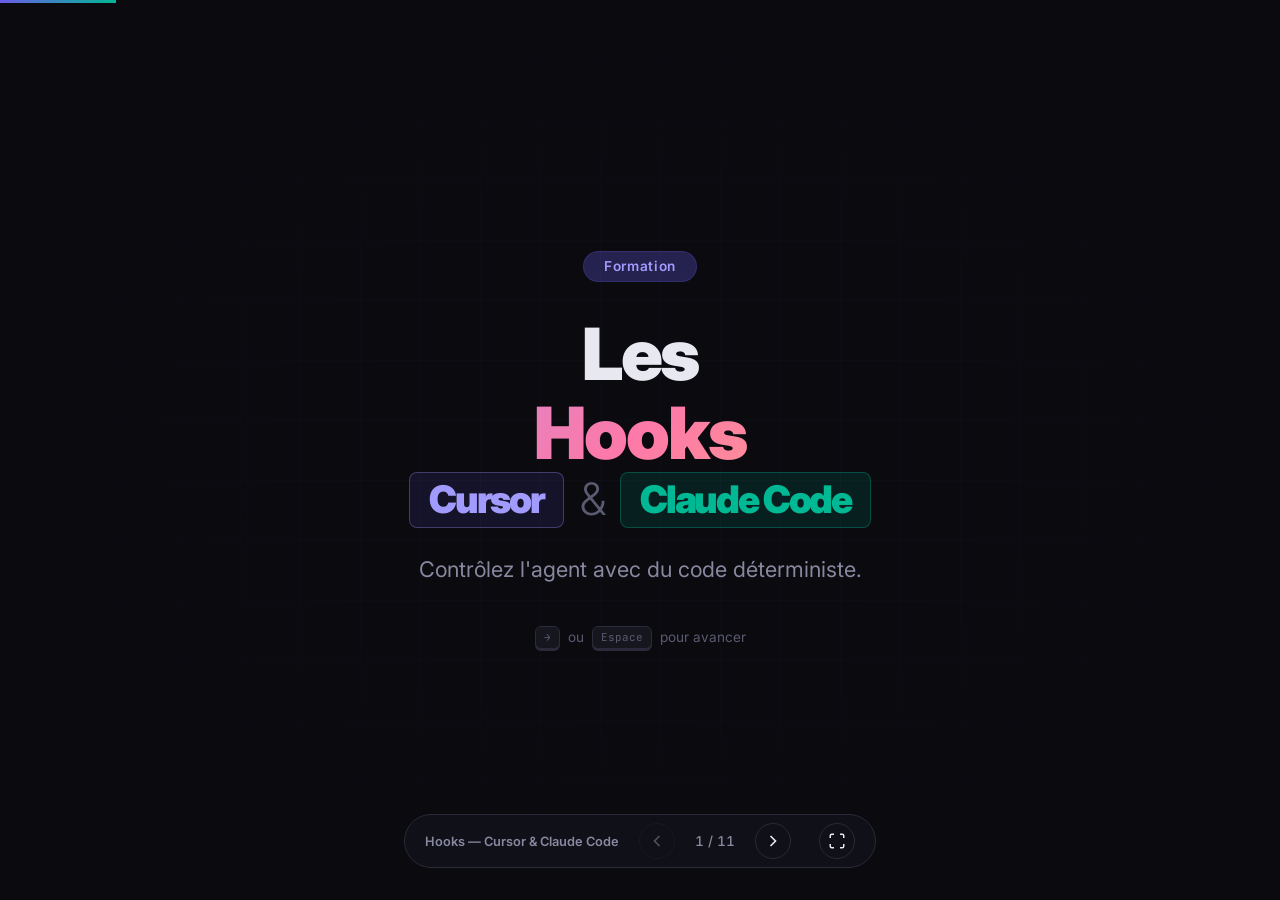
==== commit afd075df: "Revise presentation slides to introduce a new examples section with tabs for different hook types. U" ====
--- a/hooks/presentation/index.html
+++ b/hooks/presentation/index.html
@@ -19,7 +19,7 @@
         <button class="nav-btn" id="prevBtn" aria-label="Slide précédente">
           <svg width="20" height="20" viewBox="0 0 24 24" fill="none" stroke="currentColor" stroke-width="2"><path d="M15 18l-6-6 6-6"/></svg>
         </button>
-        <span class="slide-counter" id="slideCounter">1 / 12</span>
+        <span class="slide-counter" id="slideCounter">1 / 11</span>
         <button class="nav-btn" id="nextBtn" aria-label="Slide suivante">
           <svg width="20" height="20" viewBox="0 0 24 24" fill="none" stroke="currentColor" stroke-width="2"><path d="M9 18l6-6-6-6"/></svg>
         </button>
@@ -288,115 +288,192 @@
       </div>
     </section>
 
-    <!-- SLIDE 7 : Exemple — Auto-format -->
-    <section class="slide slide--example-format" data-slide="7">
-      <div class="slide-content">
-        <div class="section-label animate-pop">Exemple</div>
-        <h2 class="slide-title animate-slide-up">Auto-format avec Prettier</h2>
-        <div class="dual-code">
-          <div class="code-block animate-card" style="--delay: 0.2s">
+    <!-- SLIDE 7 : Un exemple par type de hook -->
+    <section class="slide slide--examples" data-slide="7">
+      <div class="slide-content">
+        <div class="section-label animate-pop">Exemples concrets</div>
+        <h2 class="slide-title animate-slide-up">Un exemple par type</h2>
+
+        <div class="examples-tabs animate-fade-in" style="--delay: 0.2s">
+          <button class="tab-btn active" data-tab="command">⚙️ Command</button>
+          <button class="tab-btn" data-tab="prompt">💬 Prompt</button>
+          <button class="tab-btn" data-tab="http">🌐 HTTP</button>
+          <button class="tab-btn" data-tab="agent">🤖 Agent</button>
+        </div>
+
+        <!-- TAB: Command -->
+        <div class="tab-panel active" id="tab-command">
+          <div class="example-context">
+            <span class="example-context-label">Cas d'usage</span>
+            <span>Formater automatiquement chaque fichier modifié avec Prettier</span>
+          </div>
+          <div class="dual-code">
+            <div class="code-block">
+              <div class="code-header">
+                <span class="code-filename">.claude/settings.json</span>
+                <span class="code-lang cc-lang">Claude Code</span>
+              </div>
+              <pre><code><span class="code-frontmatter">{</span>
+  <span class="code-string">"hooks"</span>: <span class="code-frontmatter">{</span>
+    <span class="code-string">"PostToolUse"</span>: [<span class="code-frontmatter">{</span>
+      <span class="code-string">"matcher"</span>: <span class="code-highlight">"Write|Edit"</span>,
+      <span class="code-string">"hooks"</span>: [<span class="code-frontmatter">{</span>
+        <span class="code-string">"type"</span>: <span class="code-keyword">"command"</span>,
+        <span class="code-string">"command"</span>: <span class="code-highlight">"jq -r '.tool_input.file_path' | xargs npx prettier --write 2>/dev/null; exit 0"</span>
+      <span class="code-frontmatter">}</span>]
+    <span class="code-frontmatter">}</span>]
+  <span class="code-frontmatter">}</span>
+<span class="code-frontmatter">}</span></code></pre>
+            </div>
+            <div class="code-block">
+              <div class="code-header">
+                <span class="code-filename">.cursor/hooks.json</span>
+                <span class="code-lang cursor-lang">Cursor</span>
+              </div>
+              <pre><code><span class="code-frontmatter">{</span>
+  <span class="code-string">"version"</span>: <span class="code-highlight">1</span>,
+  <span class="code-string">"hooks"</span>: <span class="code-frontmatter">{</span>
+    <span class="code-string">"afterFileEdit"</span>: [<span class="code-frontmatter">{</span>
+      <span class="code-string">"command"</span>: <span class="code-keyword">".cursor/hooks/format.sh"</span>
+    <span class="code-frontmatter">}</span>]
+  <span class="code-frontmatter">}</span>
+<span class="code-frontmatter">}</span></code></pre>
+            </div>
+          </div>
+          <div class="hook-flow">
+            <div class="hook-flow-step">Agent modifie fichier</div>
+            <div class="hook-flow-arrow">→</div>
+            <div class="hook-flow-step hook-flow-step--accent">Hook PostToolUse</div>
+            <div class="hook-flow-arrow">→</div>
+            <div class="hook-flow-step">Prettier formate</div>
+            <div class="hook-flow-arrow">→</div>
+            <div class="hook-flow-step">Fichier propre ✅</div>
+          </div>
+          <div class="create-note">
+            💡 <code>exit 0</code> = fail-open. Le hook ne bloque jamais, même si Prettier échoue.
+          </div>
+        </div>
+
+        <!-- TAB: Prompt -->
+        <div class="tab-panel" id="tab-prompt">
+          <div class="example-context">
+            <span class="example-context-label">Cas d'usage</span>
+            <span>Bloquer les commandes dangereuses — sans écrire de code</span>
+          </div>
+          <div class="code-block">
             <div class="code-header">
               <span class="code-filename">.claude/settings.json</span>
               <span class="code-lang cc-lang">Claude Code</span>
             </div>
             <pre><code><span class="code-frontmatter">{</span>
   <span class="code-string">"hooks"</span>: <span class="code-frontmatter">{</span>
-    <span class="code-string">"PostToolUse"</span>: [
-      <span class="code-frontmatter">{</span>
-        <span class="code-string">"matcher"</span>: <span class="code-highlight">"Write|Edit"</span>,
-        <span class="code-string">"hooks"</span>: [
-          <span class="code-frontmatter">{</span>
-            <span class="code-string">"type"</span>: <span class="code-keyword">"command"</span>,
-            <span class="code-string">"command"</span>: <span class="code-highlight">"jq -r '.tool_input.file_path' | xargs npx prettier --write 2>/dev/null; exit 0"</span>
-          <span class="code-frontmatter">}</span>
-        ]
-      <span class="code-frontmatter">}</span>
-    ]
+    <span class="code-string">"PreToolUse"</span>: [<span class="code-frontmatter">{</span>
+      <span class="code-string">"matcher"</span>: <span class="code-highlight">"Bash"</span>,
+      <span class="code-string">"hooks"</span>: [<span class="code-frontmatter">{</span>
+        <span class="code-string">"type"</span>: <span class="code-keyword">"prompt"</span>,
+        <span class="code-string">"prompt"</span>: <span class="code-highlight">"Does this command look safe to execute? Block destructive operations like rm -rf, DROP TABLE, or format disk. Only allow read-only or standard dev operations."</span>
+      <span class="code-frontmatter">}</span>]
+    <span class="code-frontmatter">}</span>]
   <span class="code-frontmatter">}</span>
 <span class="code-frontmatter">}</span></code></pre>
           </div>
-          <div class="code-block animate-card" style="--delay: 0.35s">
+          <div class="hook-flow">
+            <div class="hook-flow-step">Agent veut exécuter <code>rm -rf /</code></div>
+            <div class="hook-flow-arrow">→</div>
+            <div class="hook-flow-step hook-flow-step--accent">LLM évalue le prompt</div>
+            <div class="hook-flow-arrow">→</div>
+            <div class="hook-flow-step">❌ Bloqué automatiquement</div>
+          </div>
+          <div class="create-note">
+            💡 Zéro code — juste du langage naturel. Un modèle rapide évalue en quelques secondes. Idéal pour des politiques de sécurité souples.
+          </div>
+        </div>
+
+        <!-- TAB: HTTP -->
+        <div class="tab-panel" id="tab-http">
+          <div class="example-context">
+            <span class="example-context-label">Cas d'usage</span>
+            <span>Logger chaque action de l'agent vers un service de monitoring externe</span>
+          </div>
+          <div class="example-context example-context--cc">
+            <span class="example-context-label">Claude Code uniquement</span>
+          </div>
+          <div class="code-block">
             <div class="code-header">
-              <span class="code-filename">.cursor/hooks.json</span>
-              <span class="code-lang cursor-lang">Cursor</span>
+              <span class="code-filename">.claude/settings.json</span>
+              <span class="code-lang cc-lang">Claude Code</span>
             </div>
             <pre><code><span class="code-frontmatter">{</span>
-  <span class="code-string">"version"</span>: <span class="code-highlight">1</span>,
   <span class="code-string">"hooks"</span>: <span class="code-frontmatter">{</span>
-    <span class="code-string">"afterFileEdit"</span>: [
-      <span class="code-frontmatter">{</span>
-        <span class="code-string">"command"</span>: <span class="code-keyword">".cursor/hooks/format.sh"</span>
-      <span class="code-frontmatter">}</span>
-    ]
+    <span class="code-string">"PostToolUse"</span>: [<span class="code-frontmatter">{</span>
+      <span class="code-string">"matcher"</span>: <span class="code-highlight">".*"</span>,
+      <span class="code-string">"hooks"</span>: [<span class="code-frontmatter">{</span>
+        <span class="code-string">"type"</span>: <span class="code-keyword">"http"</span>,
+        <span class="code-string">"url"</span>: <span class="code-highlight">"https://monitoring.example.com/api/hooks"</span>,
+        <span class="code-string">"headers"</span>: <span class="code-frontmatter">{</span>
+          <span class="code-string">"Authorization"</span>: <span class="code-highlight">"Bearer $MONITORING_TOKEN"</span>
+        <span class="code-frontmatter">}</span>
+      <span class="code-frontmatter">}</span>]
+    <span class="code-frontmatter">}</span>]
   <span class="code-frontmatter">}</span>
 <span class="code-frontmatter">}</span></code></pre>
           </div>
-        </div>
-        <div class="hook-flow animate-fade-in" style="--delay: 0.55s">
-          <div class="hook-flow-step">Agent modifie fichier</div>
-          <div class="hook-flow-arrow">→</div>
-          <div class="hook-flow-step">Hook PostToolUse</div>
-          <div class="hook-flow-arrow">→</div>
-          <div class="hook-flow-step">Prettier formate</div>
-          <div class="hook-flow-arrow">→</div>
-          <div class="hook-flow-step">Fichier propre ✅</div>
-        </div>
-        <div class="create-note animate-fade-in" style="--delay: 0.7s">
-          💡 <code>exit 0</code> garantit que le hook ne bloque jamais l'agent même si Prettier échoue. C'est le pattern <strong>fail-open</strong>.
-        </div>
-      </div>
-    </section>
-
-    <!-- SLIDE 8 : Exemple — Sécurité -->
-    <section class="slide slide--example-security" data-slide="8">
-      <div class="slide-content">
-        <div class="section-label animate-pop">Exemple</div>
-        <h2 class="slide-title animate-slide-up">Bloquer les commandes dangereuses</h2>
-        <div class="code-block animate-card" style="--delay: 0.2s">
-          <div class="code-header">
-            <span class="code-filename">.claude/hooks/block-rm.sh</span>
-            <span class="code-lang cc-lang">Bash</span>
-          </div>
-          <pre><code><span class="code-comment">#!/bin/bash</span>
-<span class="code-keyword">COMMAND</span>=$(<span class="code-highlight">jq -r '.tool_input.command'</span>)
-
-<span class="code-keyword">if</span> echo "$COMMAND" | grep -q <span class="code-string">'rm -rf'</span>; then
-  <span class="code-highlight">jq -n</span> <span class="code-string">'{
-    hookSpecificOutput: {
-      hookEventName: "PreToolUse",
-      permissionDecision: "deny",
-      permissionDecisionReason: "Commande destructrice bloquée"
-    }
-  }'</span>
-<span class="code-keyword">else</span>
-  <span class="code-highlight">exit 0</span>
-<span class="code-keyword">fi</span></code></pre>
-        </div>
-        <div class="approaches-grid animate-fade-in" style="--delay: 0.45s">
-          <div class="approach-card">
-            <div class="approach-header">Script (Command)</div>
-            <div class="approach-body">Le plus précis — regex, parsing JSON, logique conditionnelle</div>
-            <div class="approach-tag"><code>exit 2</code> = bloquer</div>
-          </div>
-          <div class="approach-card">
-            <div class="approach-header">Prompt (LLM)</div>
-            <div class="approach-body"><code>"Does this command look safe? Block rm -rf and DROP TABLE."</code></div>
-            <div class="approach-tag">Pas de code</div>
-          </div>
-          <div class="approach-card">
-            <div class="approach-header">Cursor shortcut</div>
-            <div class="approach-body"><code>"matcher": "rm -rf"</code> dans beforeShellExecution — regex intégrée</div>
-            <div class="approach-tag">Le plus simple</div>
-          </div>
-        </div>
-        <div class="create-note animate-fade-in" style="--delay: 0.65s">
-          ⚠️ L'agent reçoit la raison du blocage et peut s'adapter — il ne reste pas bloqué.
-        </div>
-      </div>
-    </section>
-
-    <!-- SLIDE 9 : Compatibilité croisée -->
-    <section class="slide slide--compat" data-slide="9">
+          <div class="hook-flow">
+            <div class="hook-flow-step">Agent utilise un outil</div>
+            <div class="hook-flow-arrow">→</div>
+            <div class="hook-flow-step hook-flow-step--accent">POST JSON vers l'API</div>
+            <div class="hook-flow-arrow">→</div>
+            <div class="hook-flow-step">Dashboard de monitoring 📊</div>
+          </div>
+          <div class="create-note">
+            💡 Les headers supportent les variables d'environnement (<code>$MONITORING_TOKEN</code>). Idéal pour la compliance, l'audit et le logging centralisé.
+          </div>
+        </div>
+
+        <!-- TAB: Agent -->
+        <div class="tab-panel" id="tab-agent">
+          <div class="example-context">
+            <span class="example-context-label">Cas d'usage</span>
+            <span>Vérifier que chaque fichier modifié respecte les conventions du projet</span>
+          </div>
+          <div class="example-context example-context--cc">
+            <span class="example-context-label">Claude Code uniquement</span>
+          </div>
+          <div class="code-block">
+            <div class="code-header">
+              <span class="code-filename">.claude/settings.json</span>
+              <span class="code-lang cc-lang">Claude Code</span>
+            </div>
+            <pre><code><span class="code-frontmatter">{</span>
+  <span class="code-string">"hooks"</span>: <span class="code-frontmatter">{</span>
+    <span class="code-string">"PostToolUse"</span>: [<span class="code-frontmatter">{</span>
+      <span class="code-string">"matcher"</span>: <span class="code-highlight">"Write|Edit"</span>,
+      <span class="code-string">"hooks"</span>: [<span class="code-frontmatter">{</span>
+        <span class="code-string">"type"</span>: <span class="code-keyword">"agent"</span>,
+        <span class="code-string">"prompt"</span>: <span class="code-highlight">"Read the modified file and the project's CONVENTIONS.md. Verify the code follows all naming conventions, import ordering rules, and error handling patterns. If violations are found, report them."</span>,
+        <span class="code-string">"timeout"</span>: <span class="code-highlight">60</span>
+      <span class="code-frontmatter">}</span>]
+    <span class="code-frontmatter">}</span>]
+  <span class="code-frontmatter">}</span>
+<span class="code-frontmatter">}</span></code></pre>
+          </div>
+          <div class="hook-flow">
+            <div class="hook-flow-step">Agent modifie fichier</div>
+            <div class="hook-flow-arrow">→</div>
+            <div class="hook-flow-step hook-flow-step--accent">Sous-agent lit le code + CONVENTIONS.md</div>
+            <div class="hook-flow-arrow">→</div>
+            <div class="hook-flow-step">Rapport de conformité 📋</div>
+          </div>
+          <div class="create-note">
+            ⚠️ Le plus puissant mais le plus coûteux (consomme des tokens). Le sous-agent a accès aux outils Read, Grep, Glob. Timeout par défaut : 60s.
+          </div>
+        </div>
+
+      </div>
+    </section>
+
+    <!-- SLIDE 8 : Compatibilité croisée -->
+    <section class="slide slide--compat" data-slide="8">
       <div class="slide-content">
         <div class="section-label animate-pop">Interopérabilité</div>
         <h2 class="slide-title animate-slide-up">Cursor charge les hooks Claude Code</h2>
@@ -443,8 +520,8 @@
       </div>
     </section>
 
-    <!-- SLIDE 10 : Bonnes Pratiques -->
-    <section class="slide slide--best" data-slide="10">
+    <!-- SLIDE 9 : Bonnes Pratiques -->
+    <section class="slide slide--best" data-slide="9">
       <div class="slide-content">
         <div class="section-label animate-pop">Bonnes Pratiques</div>
         <h2 class="slide-title animate-slide-up">Les 6 règles d'or</h2>
@@ -483,8 +560,8 @@
       </div>
     </section>
 
-    <!-- SLIDE 11 : Conclusion -->
-    <section class="slide slide--conclusion" data-slide="11">
+    <!-- SLIDE 10 : Conclusion -->
+    <section class="slide slide--conclusion" data-slide="10">
       <div class="slide-content">
         <div class="conclusion-box animate-fade-in" style="--delay: 0.2s">
           <h2>🎯 Récapitulatif</h2>
@@ -506,8 +583,8 @@
       </div>
     </section>
 
-    <!-- SLIDE 12 : Ressources -->
-    <section class="slide slide--resources" data-slide="12">
+    <!-- SLIDE 11 : Ressources -->
+    <section class="slide slide--resources" data-slide="11">
       <div class="slide-content">
         <div class="section-label animate-pop">Ressources</div>
         <h2 class="slide-title animate-slide-up">Pour aller plus loin</h2>
--- a/hooks/presentation/styles.css
+++ b/hooks/presentation/styles.css
@@ -986,6 +986,82 @@
   word-break: break-all;
 }
 
+/* TABS */
+.examples-tabs {
+  display: flex;
+  gap: 0.5rem;
+  margin-bottom: 1.25rem;
+  background: var(--surface);
+  padding: 0.35rem;
+  border-radius: var(--radius-sm);
+  width: fit-content;
+}
+
+.tab-btn {
+  background: transparent;
+  border: none;
+  color: var(--text-dim);
+  padding: 0.5rem 1.25rem;
+  border-radius: 6px;
+  font-family: var(--font);
+  font-size: 0.85rem;
+  font-weight: 500;
+  cursor: pointer;
+  transition: all 0.2s;
+}
+
+.tab-btn.active { background: var(--accent); color: white; }
+.tab-btn:hover:not(.active) { color: var(--text); background: rgba(255, 255, 255, 0.05); }
+
+.tab-panel { display: none; }
+.tab-panel.active { display: block; animation: fadeIn 0.3s ease; }
+
+/* EXAMPLE CONTEXT */
+.example-context {
+  display: flex;
+  align-items: center;
+  gap: 0.75rem;
+  background: var(--bg-card);
+  border: 1px solid var(--border);
+  border-radius: var(--radius-sm);
+  padding: 0.65rem 1rem;
+  margin-bottom: 1rem;
+  font-size: 0.88rem;
+  color: var(--text-dim);
+}
+
+.example-context--cc {
+  background: rgba(0, 184, 148, 0.06);
+  border-color: rgba(0, 184, 148, 0.2);
+  margin-bottom: 1rem;
+  font-size: 0.78rem;
+  color: var(--cc-color);
+}
+
+.example-context-label {
+  font-size: 0.65rem;
+  font-weight: 700;
+  text-transform: uppercase;
+  letter-spacing: 0.05em;
+  color: var(--accent-light);
+  background: var(--accent-glow);
+  padding: 0.2rem 0.5rem;
+  border-radius: 4px;
+  flex-shrink: 0;
+}
+
+.example-context--cc .example-context-label {
+  color: var(--cc-color);
+  background: var(--cc-bg);
+}
+
+/* HOOK FLOW ACCENT STEP */
+.hook-flow-step--accent {
+  background: var(--accent-glow);
+  border-color: var(--accent);
+  color: var(--accent-light);
+}
+
 /* ANIMATIONS */
 @keyframes fadeIn { from { opacity: 0; } to { opacity: 1; } }
 @keyframes slideUp { from { opacity: 0; transform: translateY(30px); } to { opacity: 1; transform: translateY(0); } }
